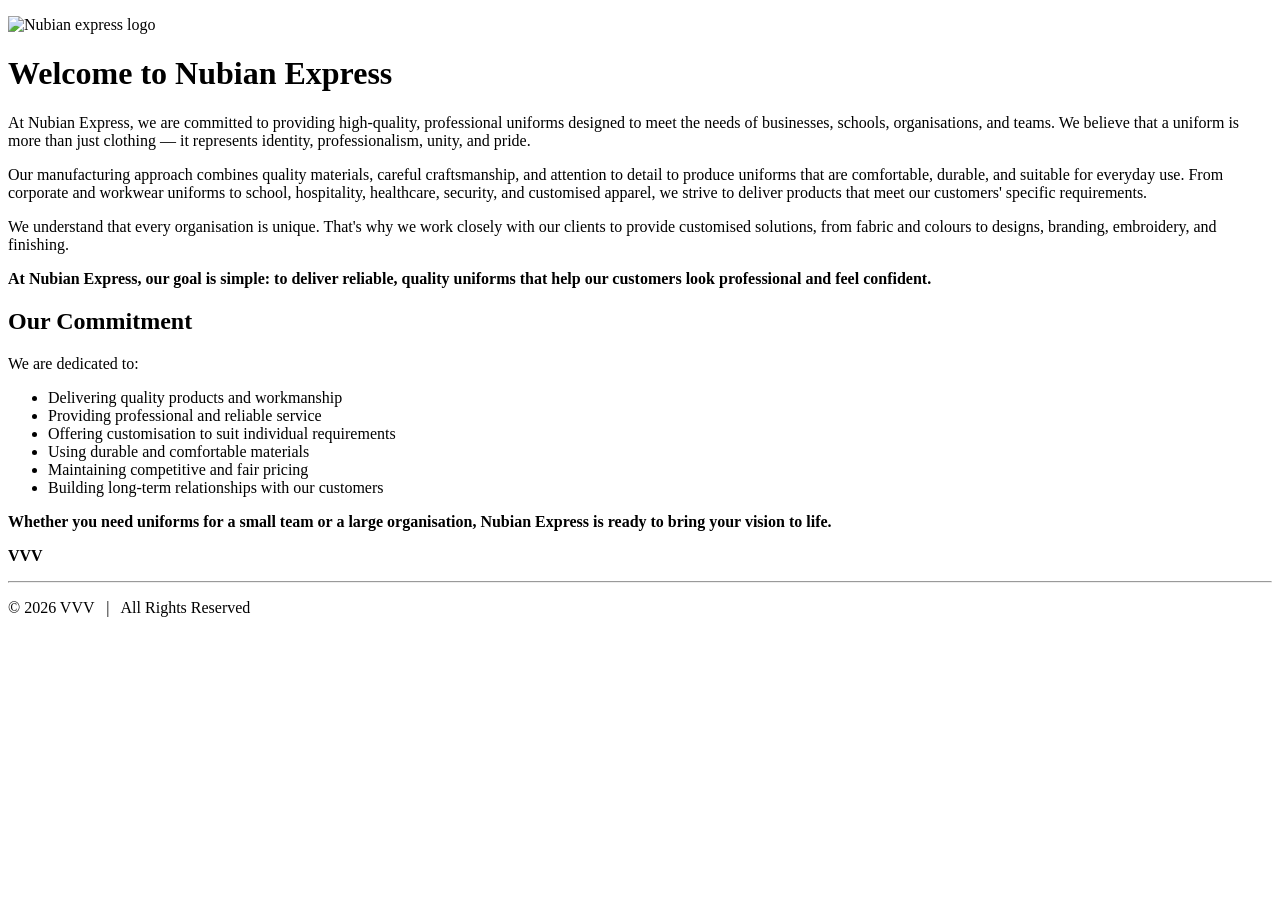
==== index.html @ 1614565c "Updates on the files, containing code." ====
<!DOCTYPE html>
<html lang="en">
<head>
    <meta charset="UTF-8">
    <meta name="viewport" content="width=device-width, initial-scale=1.0">
  <p>
             <img src="images/Logo colour.jpeg"  
                 alt="Nubian express logo"
                 width="120">
        </p>

    <title>About Us - Nubian Express</title>
</head>
<body>

    <h1>Welcome to Nubian Express</h1>

    <p>At Nubian Express, we are committed to providing high-quality, professional uniforms designed to meet the needs of businesses, schools, organisations, and teams. We believe that a uniform is more than just clothing — it represents identity, professionalism, unity, and pride.</p>

    <p>Our manufacturing approach combines quality materials, careful craftsmanship, and attention to detail to produce uniforms that are comfortable, durable, and suitable for everyday use. From corporate and workwear uniforms to school, hospitality, healthcare, security, and customised apparel, we strive to deliver products that meet our customers' specific requirements.</p>

    <p>We understand that every organisation is unique. That's why we work closely with our clients to provide customised solutions, from fabric and colours to designs, branding, embroidery, and finishing.</p>

    <p><strong>At Nubian Express, our goal is simple: to deliver reliable, quality uniforms that help our customers look professional and feel confident.</strong></p>

    <h2>Our Commitment</h2>

    <p>We are dedicated to:</p>

    
    <ul>
        <li>Delivering quality products and workmanship</li>
        <li>Providing professional and reliable service</li>
        <li>Offering customisation to suit individual requirements</li>
        <li>Using durable and comfortable materials</li>
        <li>Maintaining competitive and fair pricing</li>
        <li>Building long-term relationships with our customers</li>
    </ul>

    <p><strong>Whether you need uniforms for a small team or a large organisation, Nubian Express is ready to bring your vision to life.</strong></p>

</body>

   <footer>

        <p>
            <strong>VVV</strong>
        </p>



<hr>
        <p>
            &copy; 2026 VVV
            &nbsp; | &nbsp;
            All Rights Reserved
        </p>

    </footer>
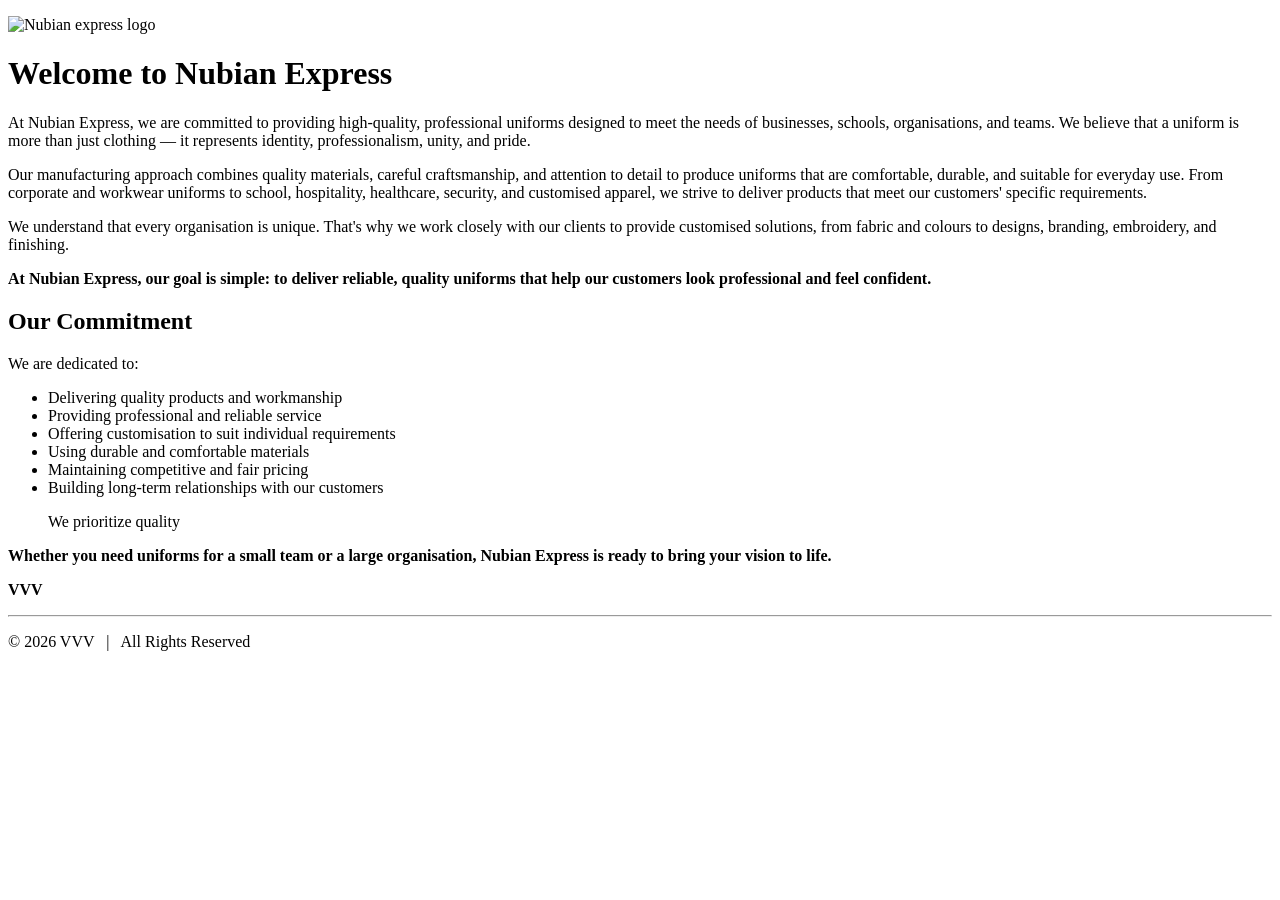
==== commit a81853f9: "Update index.html I added a a line describing what we prioritise, which is quality" ====
--- a/index.html
+++ b/index.html
@@ -27,6 +27,7 @@
 
     <p>We are dedicated to:</p>
 
+
     
     <ul>
         <li>Delivering quality products and workmanship</li>
@@ -35,6 +36,7 @@
         <li>Using durable and comfortable materials</li>
         <li>Maintaining competitive and fair pricing</li>
         <li>Building long-term relationships with our customers</li>
+        <p> We prioritize quality</p>
     </ul>
 
     <p><strong>Whether you need uniforms for a small team or a large organisation, Nubian Express is ready to bring your vision to life.</strong></p>
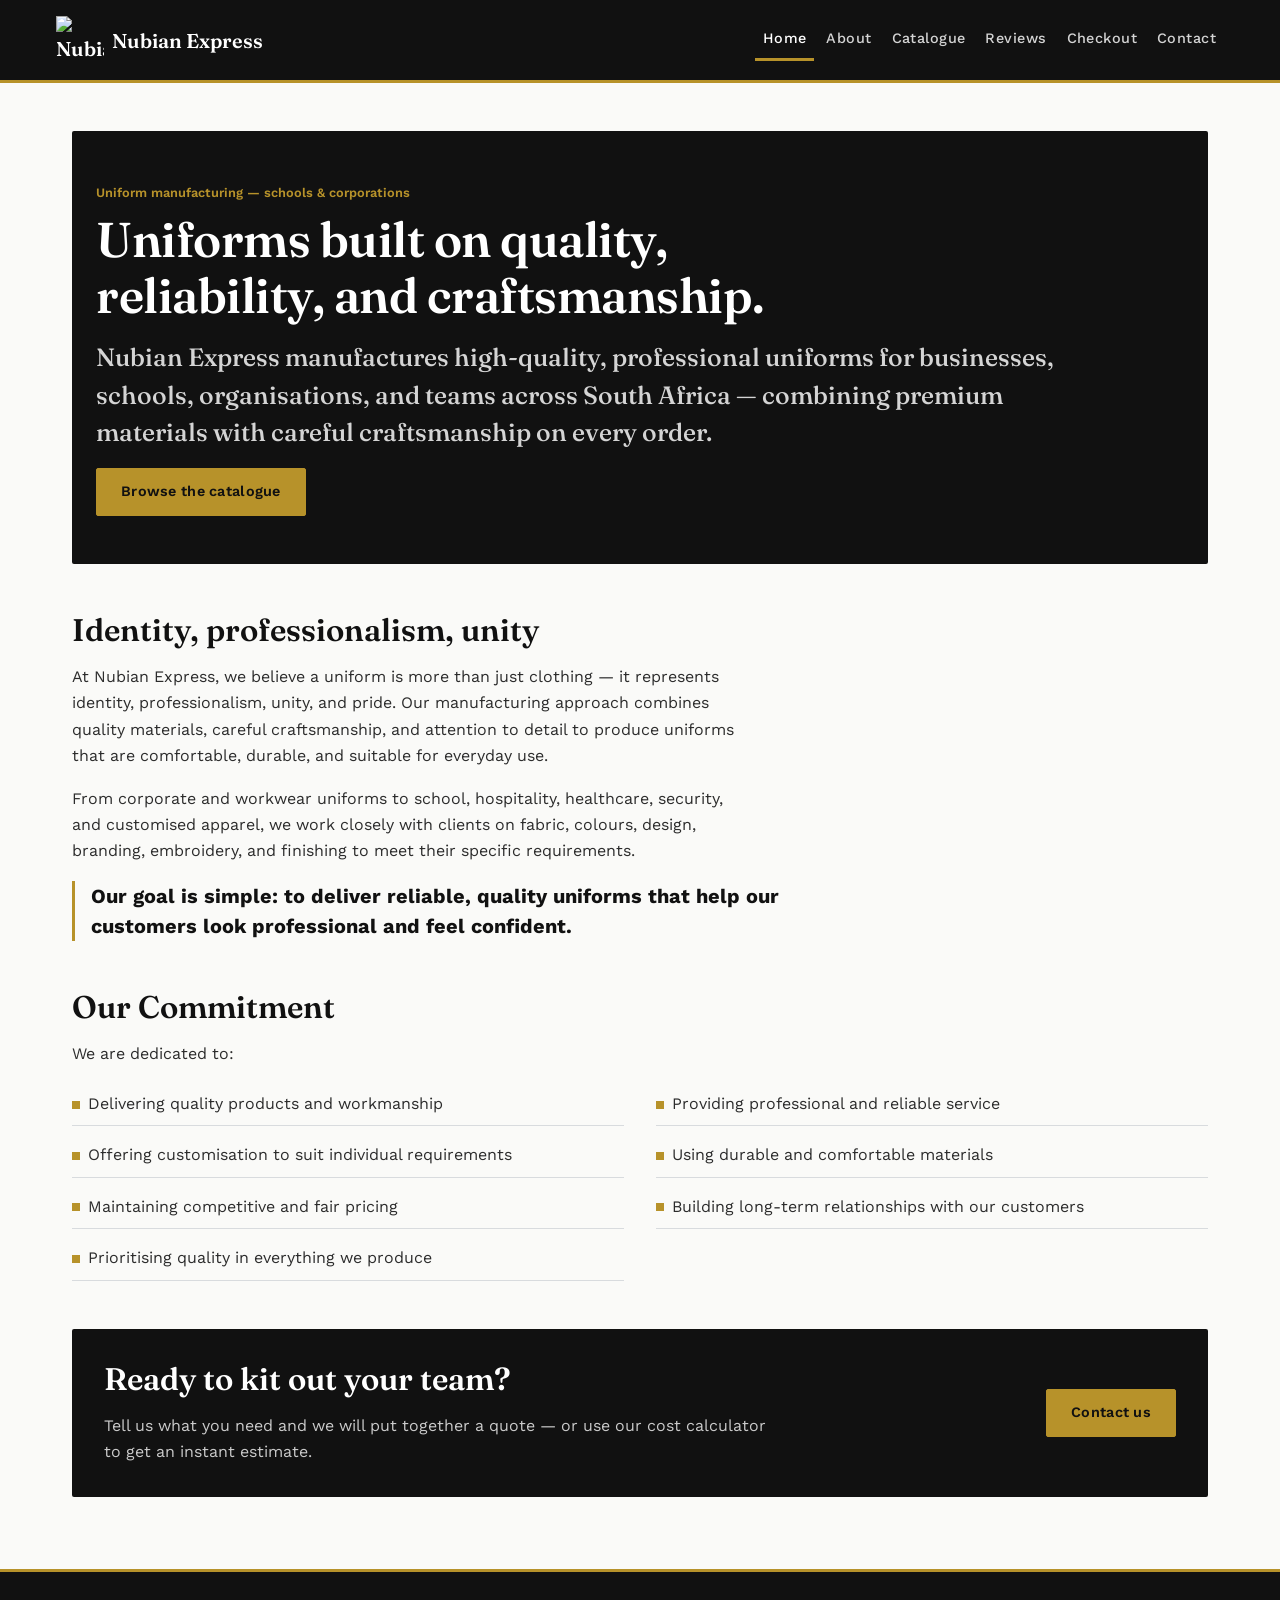
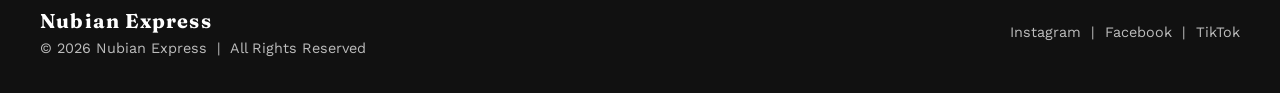
==== commit b428c7c9: "Upate to the Nubian Express website- CSS This is an update to the website. I have added aesthetic fe" ====
--- a/index.html
+++ b/index.html
@@ -1,62 +1,100 @@
 <!DOCTYPE html>
 <html lang="en">
+
 <head>
     <meta charset="UTF-8">
     <meta name="viewport" content="width=device-width, initial-scale=1.0">
-  <p>
-             <img src="images/Logo colour.jpeg"  
-                 alt="Nubian express logo"
-                 width="120">
-        </p>
+    <title>Nubian Express | Quality Uniform Manufacturing</title>
+    <link rel="stylesheet" href="css/style.css">
+</head>
 
-    <title>About Us - Nubian Express</title>
-</head>
 <body>
 
-    <h1>Welcome to Nubian Express</h1>
+    <header class="site-header">
+        <div class="site-header__inner">
 
-    <p>At Nubian Express, we are committed to providing high-quality, professional uniforms designed to meet the needs of businesses, schools, organisations, and teams. We believe that a uniform is more than just clothing — it represents identity, professionalism, unity, and pride.</p>
+            <a href="index.html" class="site-header__logo">
+                <img src="images/Logo colour.jpeg" alt="Nubian Express logo" width="120" height="120">
+                Nubian Express
+            </a>
 
-    <p>Our manufacturing approach combines quality materials, careful craftsmanship, and attention to detail to produce uniforms that are comfortable, durable, and suitable for everyday use. From corporate and workwear uniforms to school, hospitality, healthcare, security, and customised apparel, we strive to deliver products that meet our customers' specific requirements.</p>
+            <button class="nav-toggle" aria-expanded="false" aria-controls="site-nav">
+                <span class="nav-toggle__bar"></span>
+                <span class="nav-toggle__bar"></span>
+                <span class="nav-toggle__bar"></span>
+                <span class="sr-only">Menu</span>
+            </button>
 
-    <p>We understand that every organisation is unique. That's why we work closely with our clients to provide customised solutions, from fabric and colours to designs, branding, embroidery, and finishing.</p>
+            <nav class="site-nav" id="site-nav">
+                <ul>
+                    <li><a href="index.html" aria-current="page">Home</a></li>
+                    <li><a href="about.html">About</a></li>
+                    <li><a href="catalogue.html">Catalogue</a></li>
+                    <li><a href="reviews.html">Reviews</a></li>
+                    <li><a href="checkout.html">Checkout</a></li>
+                    <li><a href="contact.html">Contact</a></li>
+                </ul>
+            </nav>
 
-    <p><strong>At Nubian Express, our goal is simple: to deliver reliable, quality uniforms that help our customers look professional and feel confident.</strong></p>
+        </div>
+    </header>
 
-    <h2>Our Commitment</h2>
+    <main>
 
-    <p>We are dedicated to:</p>
+        <section class="hero">
+            <p class="eyebrow" style="color: var(--gold);">Uniform manufacturing &mdash; schools &amp; corporations</p>
+            <h1>Uniforms built on quality, reliability, and craftsmanship.</h1>
+            <p class="lead">Nubian Express manufactures high-quality, professional uniforms for businesses, schools, organisations, and teams across South Africa &mdash; combining premium materials with careful craftsmanship on every order.</p>
+            <a href="catalogue.html" class="btn btn--accent">Browse the catalogue</a>
+        </section>
 
+        <section class="section">
+            <h2>Identity, professionalism, unity</h2>
+            <p>At Nubian Express, we believe a uniform is more than just clothing &mdash; it represents identity, professionalism, unity, and pride. Our manufacturing approach combines quality materials, careful craftsmanship, and attention to detail to produce uniforms that are comfortable, durable, and suitable for everyday use.</p>
+            <p>From corporate and workwear uniforms to school, hospitality, healthcare, security, and customised apparel, we work closely with clients on fabric, colours, design, branding, embroidery, and finishing to meet their specific requirements.</p>
+            <p class="statement"><strong>Our goal is simple: to deliver reliable, quality uniforms that help our customers look professional and feel confident.</strong></p>
+        </section>
 
-    
-    <ul>
-        <li>Delivering quality products and workmanship</li>
-        <li>Providing professional and reliable service</li>
-        <li>Offering customisation to suit individual requirements</li>
-        <li>Using durable and comfortable materials</li>
-        <li>Maintaining competitive and fair pricing</li>
-        <li>Building long-term relationships with our customers</li>
-        <p> We prioritize quality</p>
-    </ul>
+        <section class="section">
+            <h2>Our Commitment</h2>
+            <p>We are dedicated to:</p>
+            <ul class="list-columns">
+                <li>Delivering quality products and workmanship</li>
+                <li>Providing professional and reliable service</li>
+                <li>Offering customisation to suit individual requirements</li>
+                <li>Using durable and comfortable materials</li>
+                <li>Maintaining competitive and fair pricing</li>
+                <li>Building long-term relationships with our customers</li>
+                <li>Prioritising quality in everything we produce</li>
+            </ul>
+        </section>
 
-    <p><strong>Whether you need uniforms for a small team or a large organisation, Nubian Express is ready to bring your vision to life.</strong></p>
+        <section class="cta">
+            <div>
+                <h2>Ready to kit out your team?</h2>
+                <p>Tell us what you need and we will put together a quote &mdash; or use our cost calculator to get an instant estimate.</p>
+            </div>
+            <a href="contact.html" class="btn btn--accent">Contact us</a>
+        </section>
+
+    </main>
+
+    <footer class="site-footer">
+        <div class="site-footer__inner">
+            <div>
+                <p><strong>Nubian Express</strong></p>
+                <p>&copy; 2026 Nubian Express &nbsp;|&nbsp; All Rights Reserved</p>
+            </div>
+            <p class="site-footer__social">
+                <a href="https://instagram.com/nubianexpress" target="_blank" rel="noopener">Instagram</a> &nbsp;|&nbsp;
+                <a href="https://facebook.com/NubianExpress" target="_blank" rel="noopener">Facebook</a> &nbsp;|&nbsp;
+                <a href="https://tiktok.com/@nubianexpress" target="_blank" rel="noopener">TikTok</a>
+            </p>
+        </div>
+    </footer>
+
+    <script src="js/nav.js"></script>
 
 </body>
 
-   <footer>
-
-        <p>
-            <strong>VVV</strong>
-        </p>
-
-
-
-<hr>
-        <p>
-            &copy; 2026 VVV
-            &nbsp; | &nbsp;
-            All Rights Reserved
-        </p>
-
-    </footer> 
-
+</html>
--- a/css/style.css
+++ b/css/style.css
@@ -0,0 +1,857 @@
+/* ==========================================================================
+   NUBIAN EXPRESS â€” MAIN STYLESHEET
+   WEDE5020 Part 2
+   --------------------------------------------------------------------------
+   Built from the Nubian Express Website Proposal (Aug 2026):
+     - Positioning: upper-class, high-end uniform manufacturer
+     - Palette:  Gold (accent) / Silver (secondary accent) /
+                 Black (primary text & backgrounds) / White (negative space)
+     - Type:     heading font in the role of "Azurite Stockholm" (premium,
+                 distinctive) and body font in the role of "Clear Sans"
+                 (clean, highly legible). Both of those named fonts are paid
+                 commercial fonts with no free web-licence, so Fraunces and
+                 Work Sans stand in for them here â€” same roles, same feel,
+                 free to embed. Swap the two font-family stacks in section 2
+                 if a licence for the originals is purchased later.
+   --------------------------------------------------------------------------
+   Contents
+     1. CSS reset
+     2. Design tokens (custom properties)
+     3. Base styles
+     4. Typography
+     5. Layout (Flexbox + CSS Grid)
+     6. Header and navigation
+     7. Components (cards, forms, buttons, calculator, reviews, checkout)
+     8. Footer
+     9. Media queries / breakpoints
+   ========================================================================== */
+
+/* Web fonts â€” @import must be the first rule in the file. */
+@import url("https://fonts.googleapis.com/css2?family=Fraunces:opsz,wght@9..144,400;9..144,500;9..144,600;9..144,700&family=Work+Sans:wght@400;500;600;700&display=swap");
+
+
+/* ==========================================================================
+   1. CSS RESET
+   ========================================================================== */
+
+*,
+*::before,
+*::after {
+    margin: 0;
+    padding: 0;
+    box-sizing: border-box;
+}
+
+html {
+    -webkit-text-size-adjust: 100%;
+    scroll-behavior: smooth;
+}
+
+img,
+picture,
+iframe {
+    display: block;
+    max-width: 100%;
+}
+
+ul,
+ol {
+    list-style: none;
+}
+
+a {
+    text-decoration: none;
+    color: inherit;
+}
+
+button,
+input,
+select,
+textarea {
+    font: inherit;
+    color: inherit;
+}
+
+table {
+    border-collapse: collapse;
+    width: 100%;
+}
+
+
+/* ==========================================================================
+   2. DESIGN TOKENS
+   ========================================================================== */
+
+:root {
+
+    /* --- Colour scheme: Gold / Silver / Black / White, per the proposal --- */
+    --gold:         #b7922a;   /* accent â€” headings, highlights, CTAs        */
+    --gold-dark:    #8f7120;   /* accent, darkened for hover/active states   */
+    --gold-tint:    #f4ecd8;   /* pale gold wash for subtle surfaces         */
+    --silver:       #9aa1a8;   /* secondary accent â€” supporting text/detail  */
+    --silver-light: #d8dbde;   /* hairlines, borders on dark surfaces        */
+    --ink:          #111111;   /* primary text & backgrounds â€” authority     */
+    --ink-soft:     #1d1d1d;   /* raised panels on a black background        */
+    --white:        #ffffff;
+    --paper:        #fafaf8;   /* page background â€” clean, uncluttered       */
+    --body-text:    #2c2c2c;
+
+    /* --- Typography --- */
+    --font-heading: "Fraunces", Georgia, "Times New Roman", serif;
+    --font-body:    "Work Sans", "Segoe UI", system-ui, sans-serif;
+
+    /* Modular type scale, ratio 1.25, base 1rem = 16px */
+    --size-xs:   0.8rem;
+    --size-sm:   0.9rem;
+    --size-base: 1rem;
+    --size-md:   1.25rem;
+    --size-lg:   1.563rem;
+    --size-xl:   1.953rem;
+    --size-2xl:  2.441rem;
+    --size-3xl:  3.052rem;
+
+    --leading-tight: 1.15;
+    --leading-normal: 1.65;
+
+    /* --- Spacing scale --- */
+    --space-1: 0.25rem;
+    --space-2: 0.5rem;
+    --space-3: 1rem;
+    --space-4: 1.5rem;
+    --space-5: 2rem;
+    --space-6: 3rem;
+    --space-7: 4.5rem;
+
+    /* --- Other --- */
+    --radius: 2px;
+    --shadow-card: 0 1px 2px rgba(17, 17, 17, 0.06),
+                   0 10px 26px rgba(17, 17, 17, 0.08);
+    --shadow-lift: 0 2px 6px rgba(17, 17, 17, 0.10),
+                   0 18px 44px rgba(17, 17, 17, 0.14);
+    --wrapper: 75rem;
+}
+
+
+/* ==========================================================================
+   3. BASE STYLES
+   ========================================================================== */
+
+body {
+    font-family: var(--font-body);
+    font-size: var(--size-base);
+    line-height: var(--leading-normal);
+    color: var(--body-text);
+    background-color: var(--paper);
+    display: flex;
+    flex-direction: column;
+    min-height: 100vh;
+}
+
+main {
+    flex: 1;
+    width: 100%;
+    max-width: var(--wrapper);
+    margin: 0 auto;
+    padding: var(--space-5) var(--space-3) var(--space-7);
+}
+
+hr {
+    border: 0;
+    border-top: 1px solid var(--silver-light);
+    margin: var(--space-5) 0;
+}
+
+.sr-only {
+    position: absolute;
+    width: 1px;
+    height: 1px;
+    overflow: hidden;
+    clip: rect(0 0 0 0);
+    white-space: nowrap;
+}
+
+::selection {
+    background-color: var(--gold);
+    color: var(--ink);
+}
+
+
+/* ==========================================================================
+   4. TYPOGRAPHY
+   ========================================================================== */
+
+h1, h2, h3 {
+    font-family: var(--font-heading);
+    color: var(--ink);
+    line-height: var(--leading-tight);
+    text-wrap: balance;
+}
+
+h1 {
+    font-size: var(--size-2xl);
+    font-weight: 600;
+    letter-spacing: -0.01em;
+    margin-bottom: var(--space-3);
+}
+
+h2 {
+    font-size: var(--size-xl);
+    font-weight: 600;
+    margin-bottom: var(--space-3);
+}
+
+h3 {
+    font-size: var(--size-md);
+    font-weight: 600;
+    margin-bottom: var(--space-2);
+}
+
+p {
+    margin-bottom: var(--space-3);
+    max-width: 68ch;
+}
+
+strong {
+    font-weight: 700;
+    color: var(--ink);
+}
+
+em {
+    color: var(--silver);
+    font-style: italic;
+}
+
+main p a {
+    color: var(--gold-dark);
+    font-weight: 500;
+    border-bottom: 1px solid currentColor;
+    transition: color 0.15s ease;
+}
+
+main p a:hover   { color: var(--ink); }
+main p a:focus-visible { outline: 3px solid var(--gold); outline-offset: 2px; }
+main p a:active  { color: var(--gold-dark); }
+
+.lead {
+    font-family: var(--font-heading);
+    font-size: var(--size-md);
+    font-weight: 500;
+    color: var(--ink);
+    line-height: 1.5;
+    max-width: 62ch;
+}
+
+.statement {
+    border-left: 3px solid var(--gold);
+    padding-left: var(--space-3);
+    font-size: var(--size-md);
+    line-height: 1.5;
+}
+
+.eyebrow {
+    display: inline-block;
+    font-family: var(--font-body);
+    font-size: var(--size-xs);
+    font-weight: 600;
+    color: var(--gold-dark);
+    margin-bottom: var(--space-2);
+}
+
+.price {
+    font-family: var(--font-heading);
+    font-size: var(--size-md);
+    font-weight: 600;
+    color: var(--ink);
+}
+
+
+/* ==========================================================================
+   5. LAYOUT
+   ========================================================================== */
+
+.section {
+    margin-bottom: var(--space-6);
+}
+
+.page-intro {
+    padding-bottom: var(--space-4);
+    border-bottom: 1px solid var(--silver-light);
+    margin-bottom: var(--space-6);
+}
+
+.grid {
+    display: grid;
+    grid-template-columns: 1fr;
+    gap: var(--space-4);
+    align-items: stretch;
+}
+
+.grid--two {
+    grid-template-columns: 1fr;
+}
+
+.list-columns {
+    display: grid;
+    grid-template-columns: 1fr;
+    gap: var(--space-2) var(--space-5);
+    margin-bottom: var(--space-4);
+}
+
+.list-columns li {
+    display: flex;
+    align-items: flex-start;
+    gap: var(--space-2);
+    padding: var(--space-2) 0;
+    border-bottom: 1px solid var(--silver-light);
+}
+
+.list-columns li::before {
+    content: "";
+    flex: 0 0 auto;
+    width: 0.5rem;
+    height: 0.5rem;
+    margin-top: 0.6rem;
+    background-color: var(--gold);
+}
+
+/* Named-area layout used on the contact page */
+.contact-layout {
+    display: grid;
+    grid-template-columns: 1fr;
+    grid-template-areas: "details" "form" "map";
+    gap: var(--space-5);
+}
+
+.contact-layout__details { grid-area: details; }
+.contact-layout__form    { grid-area: form; }
+.contact-layout__map     { grid-area: map; }
+
+/* Named-area layout used on the checkout page */
+.checkout-layout {
+    display: grid;
+    grid-template-columns: 1fr;
+    grid-template-areas: "details" "summary";
+    gap: var(--space-5);
+}
+
+.checkout-layout__details { grid-area: details; }
+.checkout-layout__summary { grid-area: summary; }
+
+
+/* ==========================================================================
+   6. HEADER AND NAVIGATION
+   ========================================================================== */
+
+.site-header {
+    background-color: var(--ink);
+    border-bottom: 3px solid var(--gold);
+}
+
+.site-header__inner {
+    width: 100%;
+    max-width: var(--wrapper);
+    margin: 0 auto;
+    padding: var(--space-3);
+    display: flex;
+    justify-content: space-between;
+    align-items: center;
+    gap: var(--space-3);
+}
+
+.site-header__logo {
+    display: flex;
+    align-items: center;
+    gap: var(--space-2);
+    font-family: var(--font-heading);
+    font-size: var(--size-md);
+    font-weight: 600;
+    color: var(--white);
+}
+
+.site-header__logo img {
+    width: 3rem;
+    height: 3rem;
+    object-fit: contain;
+}
+
+.nav-toggle {
+    display: flex;
+    flex-direction: column;
+    justify-content: center;
+    align-items: center;
+    gap: 5px;
+    width: 2.75rem;
+    height: 2.75rem;
+    background-color: transparent;
+    border: 1px solid rgba(255, 255, 255, 0.3);
+    border-radius: var(--radius);
+    cursor: pointer;
+}
+
+.nav-toggle__bar {
+    display: block;
+    width: 1.25rem;
+    height: 2px;
+    background-color: var(--white);
+}
+
+.nav-toggle:hover        { background-color: var(--ink-soft); border-color: var(--gold); }
+.nav-toggle:focus-visible{ outline: 3px solid var(--gold); outline-offset: 2px; }
+.nav-toggle:active        { background-color: var(--gold-dark); }
+
+.site-nav {
+    display: none;
+    width: 100%;
+}
+
+.site-nav.is-open {
+    display: block;
+}
+
+.site-nav ul {
+    display: flex;
+    flex-direction: column;
+    gap: var(--space-1);
+    padding-bottom: var(--space-3);
+}
+
+.site-nav a {
+    display: block;
+    padding: var(--space-2) var(--space-3);
+    font-size: var(--size-sm);
+    font-weight: 500;
+    letter-spacing: 0.03em;
+    color: rgba(255, 255, 255, 0.82);
+    border-left: 3px solid transparent;
+    transition: color 0.15s ease, background-color 0.15s ease;
+}
+
+.site-nav a:hover  { color: var(--white); background-color: var(--ink-soft); }
+.site-nav a:focus-visible { outline: 3px solid var(--gold); outline-offset: -3px; color: var(--white); }
+.site-nav a:active { background-color: var(--gold-dark); color: var(--white); }
+.site-nav a[aria-current="page"] { color: var(--white); border-left-color: var(--gold); }
+
+
+/* ==========================================================================
+   7. COMPONENTS
+   ========================================================================== */
+
+/* --- Hero (home page) --- */
+
+.hero {
+    background-color: var(--ink);
+    color: var(--white);
+    padding: var(--space-6) var(--space-4);
+    border-radius: var(--radius);
+    margin-bottom: var(--space-6);
+}
+
+.hero h1 { color: var(--white); }
+.hero .lead { color: rgba(255, 255, 255, 0.82); }
+
+/* --- Card: products, services, values --- */
+
+.card {
+    display: flex;
+    flex-direction: column;
+    background-color: var(--white);
+    border: 1px solid var(--silver-light);
+    border-top: 3px solid var(--ink);
+    border-radius: var(--radius);
+    box-shadow: var(--shadow-card);
+    overflow: hidden;
+    transition: box-shadow 0.2s ease, border-top-color 0.2s ease;
+}
+
+.card:hover        { box-shadow: var(--shadow-lift); border-top-color: var(--gold); }
+.card:focus-within { border-top-color: var(--gold); box-shadow: var(--shadow-lift); }
+
+.card__media { background-color: var(--paper); border-bottom: 1px solid var(--silver-light); }
+
+.card__media img {
+    width: 100%;
+    height: 14rem;
+    object-fit: cover;
+}
+
+.card__body {
+    display: flex;
+    flex-direction: column;
+    gap: var(--space-2);
+    padding: var(--space-4);
+    flex: 1;
+}
+
+.card__body p { margin-bottom: 0; max-width: none; }
+
+.card__title {
+    font-family: var(--font-heading);
+    font-size: var(--size-md);
+    font-weight: 600;
+    color: var(--ink);
+}
+
+/* --- Order form inside a product card --- */
+
+.order-form {
+    display: grid;
+    grid-template-columns: 1fr;
+    gap: var(--space-2);
+    margin-top: auto;
+    padding-top: var(--space-3);
+    border-top: 1px dashed var(--silver-light);
+}
+
+.field {
+    display: flex;
+    flex-direction: column;
+    gap: var(--space-1);
+}
+
+label {
+    font-size: var(--size-xs);
+    font-weight: 700;
+    letter-spacing: 0.05em;
+    color: var(--silver);
+}
+
+input, select, textarea {
+    width: 100%;
+    padding: 0.6rem 0.7rem;
+    font-size: var(--size-sm);
+    background-color: var(--white);
+    color: var(--ink);
+    border: 1px solid var(--silver-light);
+    border-radius: var(--radius);
+    transition: border-color 0.15s ease, box-shadow 0.15s ease;
+}
+
+input:hover, select:hover, textarea:hover { border-color: var(--silver); }
+
+input:focus, select:focus, textarea:focus {
+    outline: none;
+    border-color: var(--gold);
+    box-shadow: 0 0 0 3px rgba(183, 146, 42, 0.25);
+}
+
+textarea { resize: vertical; min-height: 9rem; }
+
+/* --- Buttons --- */
+
+button, .btn {
+    display: inline-block;
+    padding: 0.7rem var(--space-4);
+    font-family: var(--font-body);
+    font-size: var(--size-sm);
+    font-weight: 600;
+    letter-spacing: 0.02em;
+    text-align: center;
+    color: var(--white);
+    background-color: var(--ink);
+    border: 1px solid var(--ink);
+    border-radius: var(--radius);
+    cursor: pointer;
+    transition: background-color 0.15s ease, transform 0.08s ease;
+}
+
+button:hover, .btn:hover { background-color: var(--gold-dark); border-color: var(--gold-dark); }
+button:focus-visible, .btn:focus-visible { outline: 3px solid var(--gold); outline-offset: 2px; }
+button:active, .btn:active { transform: translateY(1px); }
+
+.btn--accent { background-color: var(--gold); border-color: var(--gold); color: var(--ink); }
+.btn--accent:hover { background-color: var(--gold-dark); border-color: var(--gold-dark); color: var(--white); }
+
+.btn--outline {
+    background-color: transparent;
+    color: var(--ink);
+    border-color: var(--ink);
+}
+
+.btn--outline:hover { background-color: var(--ink); color: var(--white); }
+
+/* --- Call to action panel --- */
+
+.cta {
+    background-color: var(--ink);
+    border-radius: var(--radius);
+    padding: var(--space-5);
+    margin-top: var(--space-6);
+    display: flex;
+    flex-direction: column;
+    align-items: flex-start;
+    gap: var(--space-4);
+}
+
+.cta h2, .cta p { color: var(--white); }
+.cta p { margin-bottom: 0; color: rgba(255, 255, 255, 0.78); }
+
+/* --- Contact details --- */
+
+.contact-details p {
+    padding-bottom: var(--space-3);
+    border-bottom: 1px solid var(--silver-light);
+}
+
+.contact-details p:last-child { border-bottom: 0; }
+
+/* --- Responsive map --- */
+
+.map-frame {
+    position: relative;
+    width: 100%;
+    aspect-ratio: 4 / 3;
+    border: 1px solid var(--silver-light);
+    border-radius: var(--radius);
+    overflow: hidden;
+    box-shadow: var(--shadow-card);
+}
+
+.map-frame iframe { position: absolute; inset: 0; width: 100%; height: 100%; border: 0; }
+
+/* --- Cost calculator --- */
+
+.calculator {
+    background-color: var(--white);
+    border: 1px solid var(--silver-light);
+    border-top: 3px solid var(--gold);
+    border-radius: var(--radius);
+    box-shadow: var(--shadow-card);
+    padding: var(--space-5);
+    margin-bottom: var(--space-6);
+}
+
+.calculator__grid {
+    display: grid;
+    grid-template-columns: 1fr;
+    gap: var(--space-4);
+    margin-top: var(--space-4);
+}
+
+.calculator__result {
+    background-color: var(--gold-tint);
+    border: 1px solid var(--gold);
+    border-radius: var(--radius);
+    padding: var(--space-4);
+    display: flex;
+    flex-direction: column;
+    justify-content: center;
+    gap: var(--space-1);
+}
+
+.calculator__result .price {
+    font-size: var(--size-2xl);
+}
+
+.calculator__note {
+    font-size: var(--size-xs);
+    color: var(--silver);
+    margin-bottom: 0;
+}
+
+/* --- Reviews --- */
+
+.review-card {
+    background-color: var(--white);
+    border: 1px solid var(--silver-light);
+    border-radius: var(--radius);
+    box-shadow: var(--shadow-card);
+    padding: var(--space-4);
+    display: flex;
+    flex-direction: column;
+    gap: var(--space-2);
+}
+
+.review-card__stars {
+    color: var(--gold);
+    font-size: var(--size-md);
+    letter-spacing: 0.1em;
+}
+
+.review-card__quote {
+    color: var(--ink);
+    font-style: italic;
+    margin-bottom: 0;
+    flex: 1;
+}
+
+.review-card__author {
+    font-size: var(--size-sm);
+    font-weight: 600;
+    color: var(--ink);
+    margin-bottom: 0;
+}
+
+.review-card__role {
+    font-size: var(--size-xs);
+    color: var(--silver);
+}
+
+/* --- Checkout summary table --- */
+
+.summary-table th,
+.summary-table td {
+    text-align: left;
+    padding: var(--space-2) var(--space-2);
+    border-bottom: 1px solid var(--silver-light);
+    font-size: var(--size-sm);
+}
+
+.summary-table th {
+    font-family: var(--font-heading);
+    font-weight: 600;
+    color: var(--ink);
+}
+
+.summary-table tfoot td {
+    font-weight: 700;
+    color: var(--ink);
+    border-bottom: 0;
+    border-top: 2px solid var(--ink);
+}
+
+.summary-panel {
+    background-color: var(--white);
+    border: 1px solid var(--silver-light);
+    border-top: 3px solid var(--ink);
+    border-radius: var(--radius);
+    box-shadow: var(--shadow-card);
+    padding: var(--space-4);
+}
+
+.confirmation {
+    display: none;
+    background-color: var(--gold-tint);
+    border: 1px solid var(--gold);
+    border-radius: var(--radius);
+    padding: var(--space-4);
+    margin-top: var(--space-4);
+}
+
+.confirmation.is-visible { display: block; }
+
+
+/* ==========================================================================
+   8. FOOTER
+   ========================================================================== */
+
+.site-footer {
+    background-color: var(--ink);
+    color: rgba(255, 255, 255, 0.72);
+    border-top: 3px solid var(--gold);
+    padding: var(--space-5) var(--space-3);
+}
+
+.site-footer__inner {
+    width: 100%;
+    max-width: var(--wrapper);
+    margin: 0 auto;
+    display: flex;
+    flex-direction: column;
+    align-items: flex-start;
+    gap: var(--space-3);
+}
+
+.site-footer p { margin-bottom: 0; font-size: var(--size-sm); }
+
+.site-footer strong {
+    font-family: var(--font-heading);
+    font-size: var(--size-md);
+    letter-spacing: 0.06em;
+    color: var(--white);
+}
+
+.site-footer hr { border-top-color: rgba(255, 255, 255, 0.2); margin: 0; width: 100%; }
+
+.site-footer__social a {
+    color: rgba(255, 255, 255, 0.72);
+    border-bottom: 1px solid transparent;
+}
+
+.site-footer__social a:hover { color: var(--gold); border-bottom-color: var(--gold); }
+
+
+/* ==========================================================================
+   9. MEDIA QUERIES / BREAKPOINTS
+   --------------------------------------------------------------------------
+     Mobile   up to 47.99em (~767px)  â€” single column, menu collapsed
+     Tablet   from 48em     (~768px)  â€” two columns, menu visible
+     Desktop  from 64em     (~1024px) â€” three columns, wider type
+   ========================================================================== */
+
+@media screen and (min-width: 48em) {
+
+    :root { --size-2xl: 2.8rem; }
+
+    main { padding: var(--space-6) var(--space-5) var(--space-7); }
+
+    .nav-toggle { display: none; }
+
+    .site-nav, .site-nav.is-open { display: block; width: auto; }
+
+    .site-nav ul {
+        flex-direction: row;
+        align-items: center;
+        gap: var(--space-1);
+        padding-bottom: 0;
+    }
+
+    .site-nav a {
+        border-left: 0;
+        border-bottom: 3px solid transparent;
+        padding: var(--space-2);
+    }
+
+    .site-nav a[aria-current="page"] { border-left-color: transparent; border-bottom-color: var(--gold); }
+
+    .grid { grid-template-columns: repeat(2, 1fr); }
+    .grid--two { grid-template-columns: repeat(2, 1fr); }
+    .list-columns { grid-template-columns: repeat(2, 1fr); }
+
+    .calculator__grid { grid-template-columns: 1.2fr 1fr; align-items: start; }
+
+    .cta { flex-direction: row; align-items: center; justify-content: space-between; }
+
+    .site-footer__inner { flex-direction: row; align-items: center; justify-content: space-between; }
+    .site-footer hr { display: none; }
+
+    .contact-layout {
+        grid-template-columns: 1fr 1fr;
+        grid-template-areas: "details form" "map map";
+    }
+
+    .checkout-layout {
+        grid-template-columns: 1.1fr 1fr;
+        grid-template-areas: "details summary";
+        align-items: start;
+    }
+}
+
+@media screen and (min-width: 64em) {
+
+    :root { --size-2xl: 3.052rem; }
+
+    .grid { grid-template-columns: repeat(3, 1fr); gap: var(--space-5); }
+
+    .lead { font-size: var(--size-lg); }
+
+    .contact-layout {
+        grid-template-columns: 1fr 1.1fr 1fr;
+        grid-template-areas: "details form map";
+        align-items: start;
+    }
+
+    .map-frame { aspect-ratio: 3 / 4; }
+}
+
+@media (prefers-reduced-motion: reduce) {
+    *, *::before, *::after {
+        transition-duration: 0.01ms !important;
+        animation-duration: 0.01ms !important;
+        scroll-behavior: auto !important;
+    }
+}
+
+@media print {
+    .site-header, .site-nav, .cta, .order-form, .nav-toggle { display: none; }
+    body { background-color: #fff; color: #000; }
+}
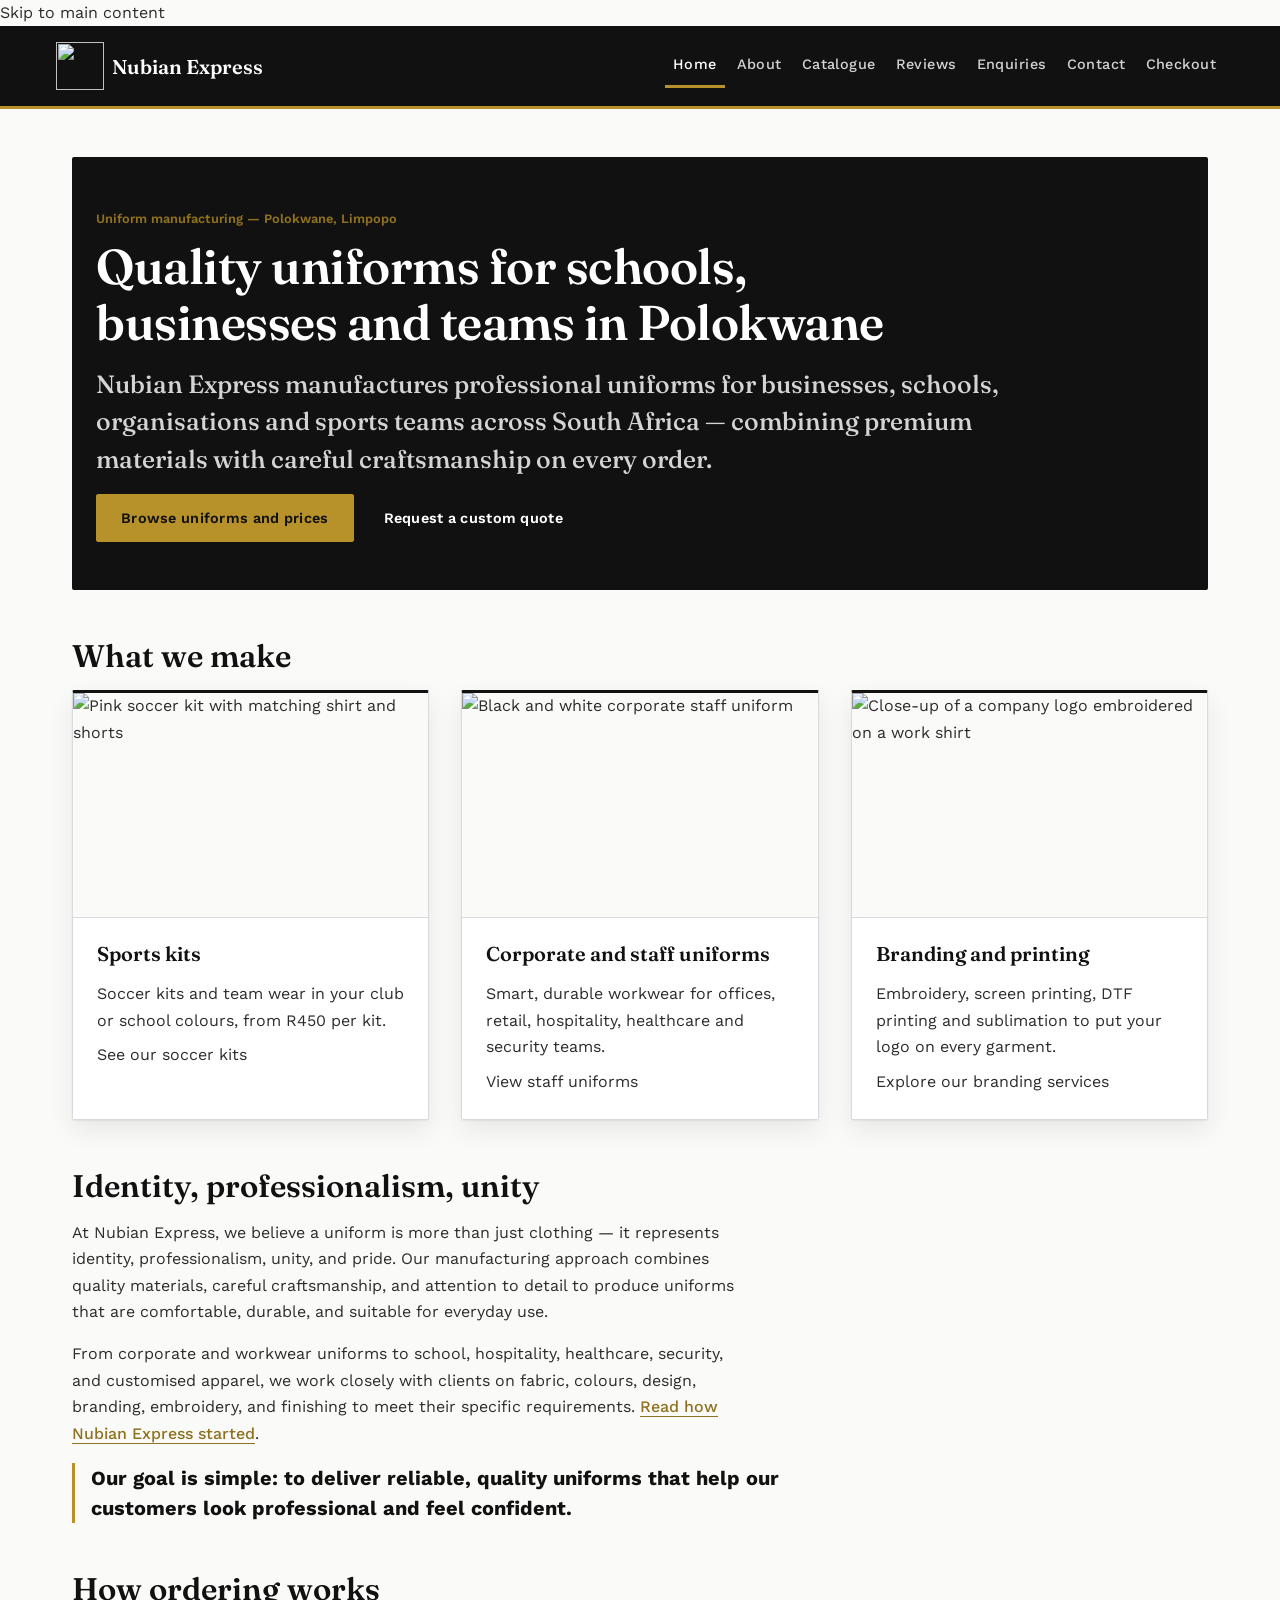
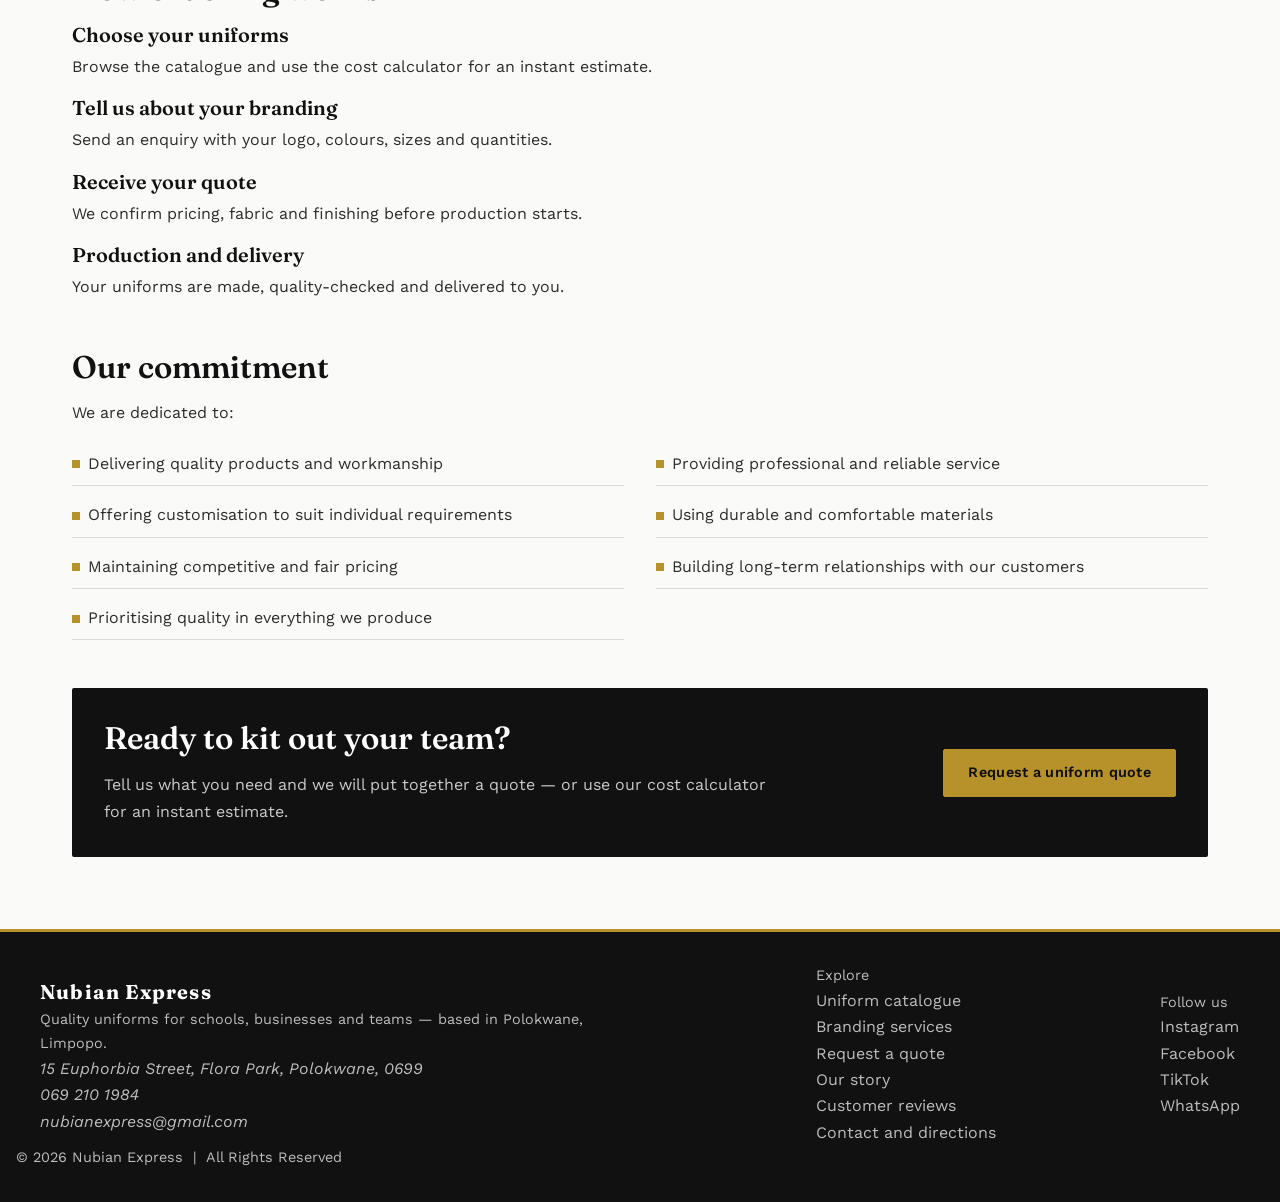
==== commit b906257b: "Add files via upload These updates include the full website for Nubian Express. This is a fully func" ====
--- a/index.html
+++ b/index.html
@@ -1,62 +1,203 @@
 <!DOCTYPE html>
-<html lang="en">
+<html lang="en-ZA">
 
 <head>
     <meta charset="UTF-8">
     <meta name="viewport" content="width=device-width, initial-scale=1.0">
-    <title>Nubian Express | Quality Uniform Manufacturing</title>
+
+    <!-- SEO: unique title and description for this page -->
+    <title>Uniform Manufacturer in Polokwane | Nubian Express</title>
+    <meta name="description" content="Nubian Express makes quality school, corporate and sports uniforms in Polokwane, Limpopo, with embroidery, printing and custom branding for orders of any size.">
+    <link rel="canonical" href="https://sivakele.github.io/Nubian-Express-website-Xane-/">
+
+    <!-- Social sharing previews (Facebook, WhatsApp, LinkedIn, X) -->
+    <meta property="og:type" content="website">
+    <meta property="og:site_name" content="Nubian Express">
+    <meta property="og:locale" content="en_ZA">
+    <meta property="og:title" content="Uniform Manufacturer in Polokwane | Nubian Express">
+    <meta property="og:description" content="Nubian Express makes quality school, corporate and sports uniforms in Polokwane, Limpopo, with embroidery, printing and custom branding for orders of any size.">
+    <meta property="og:url" content="https://sivakele.github.io/Nubian-Express-website-Xane-/">
+    <meta property="og:image" content="https://sivakele.github.io/Nubian-Express-website-Xane-/images/nubian-express-share.jpg">
+    <meta name="twitter:card" content="summary_large_image">
+
+    <meta name="theme-color" content="#111111">
+    <link rel="icon" type="image/png" href="images/favicon.png">
+
+    <!-- Fonts: preconnect first so the font files start downloading sooner -->
+    <link rel="preconnect" href="https://fonts.googleapis.com">
+    <link rel="preconnect" href="https://fonts.gstatic.com" crossorigin>
+    <link rel="stylesheet" href="https://fonts.googleapis.com/css2?family=Fraunces:opsz,wght@9..144,400;9..144,500;9..144,600;9..144,700&amp;family=Work+Sans:wght@400;500;600;700&amp;display=swap">
     <link rel="stylesheet" href="css/style.css">
+
+    <script src="js/script.js" defer></script>
+
+    <!-- Structured data: gives search engines the business name, address, phone
+         and social profiles in a machine-readable format (local SEO). -->
+    <script type="application/ld+json">
+    {
+        "@context": "https://schema.org",
+        "@type": "LocalBusiness",
+        "@id": "https://sivakele.github.io/Nubian-Express-website-Xane-/#business",
+        "name": "Nubian Express",
+        "description": "Uniform manufacturer for schools, businesses, organisations and sports teams, offering embroidery, screen printing, DTF printing, sublimation and uniform design.",
+        "url": "https://sivakele.github.io/Nubian-Express-website-Xane-/",
+        "logo": "https://sivakele.github.io/Nubian-Express-website-Xane-/images/nubian-express-logo.jpg",
+        "image": "https://sivakele.github.io/Nubian-Express-website-Xane-/images/nubian-express-share.jpg",
+        "telephone": "+27692101984",
+        "email": "nubianexpress@gmail.com",
+        "priceRange": "R450 - R850 per item",
+        "address": {
+            "@type": "PostalAddress",
+            "streetAddress": "15 Euphorbia Street, Flora Park",
+            "addressLocality": "Polokwane",
+            "addressRegion": "Limpopo",
+            "postalCode": "0699",
+            "addressCountry": "ZA"
+        },
+        "geo": {
+            "@type": "GeoCoordinates",
+            "latitude": -23.909288,
+            "longitude": 29.490519
+        },
+        "areaServed": "South Africa",
+        "sameAs": [
+            "https://instagram.com/nubianexpress",
+            "https://facebook.com/NubianExpress",
+            "https://tiktok.com/@nubianexpress"
+        ]
+    }
+    </script>
 </head>
 
 <body>
+
+    <a class="skip-link" href="#main">Skip to main content</a>
 
     <header class="site-header">
         <div class="site-header__inner">
 
             <a href="index.html" class="site-header__logo">
-                <img src="images/Logo colour.jpeg" alt="Nubian Express logo" width="120" height="120">
+                <picture>
+                    <source srcset="images/nubian-express-logo.webp" type="image/webp">
+                    <img src="images/nubian-express-logo.jpg" alt="" width="48" height="48">
+                </picture>
                 Nubian Express
             </a>
 
-            <button class="nav-toggle" aria-expanded="false" aria-controls="site-nav">
+            <button class="nav-toggle" type="button" aria-expanded="false" aria-controls="site-nav">
                 <span class="nav-toggle__bar"></span>
                 <span class="nav-toggle__bar"></span>
                 <span class="nav-toggle__bar"></span>
                 <span class="sr-only">Menu</span>
             </button>
 
-            <nav class="site-nav" id="site-nav">
+            <nav class="site-nav" id="site-nav" aria-label="Main">
                 <ul>
                     <li><a href="index.html" aria-current="page">Home</a></li>
                     <li><a href="about.html">About</a></li>
                     <li><a href="catalogue.html">Catalogue</a></li>
                     <li><a href="reviews.html">Reviews</a></li>
-                    <li><a href="checkout.html">Checkout</a></li>
+                    <li><a href="enquiries.html">Enquiries</a></li>
                     <li><a href="contact.html">Contact</a></li>
+                    <li><a href="checkout.html">Checkout <span class="cart-count" data-cart-count hidden>0</span><span class="sr-only"> (items in your order)</span></a></li>
                 </ul>
             </nav>
 
         </div>
     </header>
 
-    <main>
+    <main id="main">
 
         <section class="hero">
-            <p class="eyebrow" style="color: var(--gold);">Uniform manufacturing &mdash; schools &amp; corporations</p>
-            <h1>Uniforms built on quality, reliability, and craftsmanship.</h1>
-            <p class="lead">Nubian Express manufactures high-quality, professional uniforms for businesses, schools, organisations, and teams across South Africa &mdash; combining premium materials with careful craftsmanship on every order.</p>
-            <a href="catalogue.html" class="btn btn--accent">Browse the catalogue</a>
+            <p class="eyebrow">Uniform manufacturing &mdash; Polokwane, Limpopo</p>
+            <h1>Quality uniforms for schools, businesses and teams in Polokwane</h1>
+            <p class="lead">Nubian Express manufactures professional uniforms for businesses, schools, organisations and sports teams across South Africa &mdash; combining premium materials with careful craftsmanship on every order.</p>
+            <div class="hero__actions">
+                <a href="catalogue.html" class="btn btn--accent">Browse uniforms and prices</a>
+                <a href="enquiries.html" class="btn btn--light">Request a custom quote</a>
+            </div>
+        </section>
+
+        <section class="section" aria-labelledby="what-we-make">
+            <h2 id="what-we-make">What we make</h2>
+            <div class="grid">
+
+                <article class="card">
+                    <div class="card__media">
+                        <picture>
+                            <source srcset="images/pink-soccer-kit.webp" type="image/webp">
+                            <img src="images/pink-soccer-kit.jpg" alt="Pink soccer kit with matching shirt and shorts" width="600" height="800">
+                        </picture>
+                    </div>
+                    <div class="card__body">
+                        <h3 class="card__title">Sports kits</h3>
+                        <p>Soccer kits and team wear in your club or school colours, from R450 per kit.</p>
+                        <a class="card__link" href="catalogue.html">See our soccer kits</a>
+                    </div>
+                </article>
+
+                <article class="card">
+                    <div class="card__media">
+                        <picture>
+                            <source srcset="images/black-and-white-staff-uniform.webp" type="image/webp">
+                            <img src="images/black-and-white-staff-uniform.jpg" alt="Black and white corporate staff uniform" width="600" height="800" loading="lazy" decoding="async">
+                        </picture>
+                    </div>
+                    <div class="card__body">
+                        <h3 class="card__title">Corporate and staff uniforms</h3>
+                        <p>Smart, durable workwear for offices, retail, hospitality, healthcare and security teams.</p>
+                        <a class="card__link" href="catalogue.html">View staff uniforms</a>
+                    </div>
+                </article>
+
+                <article class="card">
+                    <div class="card__media">
+                        <picture>
+                            <source srcset="images/embroidered-logo-work-shirt.webp" type="image/webp">
+                            <img src="images/embroidered-logo-work-shirt.jpg" alt="Close-up of a company logo embroidered on a work shirt" width="554" height="554" loading="lazy" decoding="async">
+                        </picture>
+                    </div>
+                    <div class="card__body">
+                        <h3 class="card__title">Branding and printing</h3>
+                        <p>Embroidery, screen printing, DTF printing and sublimation to put your logo on every garment.</p>
+                        <a class="card__link" href="catalogue.html#services">Explore our branding services</a>
+                    </div>
+                </article>
+
+            </div>
         </section>
 
         <section class="section">
             <h2>Identity, professionalism, unity</h2>
             <p>At Nubian Express, we believe a uniform is more than just clothing &mdash; it represents identity, professionalism, unity, and pride. Our manufacturing approach combines quality materials, careful craftsmanship, and attention to detail to produce uniforms that are comfortable, durable, and suitable for everyday use.</p>
-            <p>From corporate and workwear uniforms to school, hospitality, healthcare, security, and customised apparel, we work closely with clients on fabric, colours, design, branding, embroidery, and finishing to meet their specific requirements.</p>
+            <p>From corporate and workwear uniforms to school, hospitality, healthcare, security, and customised apparel, we work closely with clients on fabric, colours, design, branding, embroidery, and finishing to meet their specific requirements. <a href="about.html">Read how Nubian Express started</a>.</p>
             <p class="statement"><strong>Our goal is simple: to deliver reliable, quality uniforms that help our customers look professional and feel confident.</strong></p>
         </section>
 
         <section class="section">
-            <h2>Our Commitment</h2>
+            <h2>How ordering works</h2>
+            <ol class="feature-steps">
+                <li>
+                    <h3>Choose your uniforms</h3>
+                    <p>Browse the catalogue and use the cost calculator for an instant estimate.</p>
+                </li>
+                <li>
+                    <h3>Tell us about your branding</h3>
+                    <p>Send an enquiry with your logo, colours, sizes and quantities.</p>
+                </li>
+                <li>
+                    <h3>Receive your quote</h3>
+                    <p>We confirm pricing, fabric and finishing before production starts.</p>
+                </li>
+                <li>
+                    <h3>Production and delivery</h3>
+                    <p>Your uniforms are made, quality-checked and delivered to you.</p>
+                </li>
+            </ol>
+        </section>
+
+        <section class="section">
+            <h2>Our commitment</h2>
             <p>We are dedicated to:</p>
             <ul class="list-columns">
                 <li>Delivering quality products and workmanship</li>
@@ -72,29 +213,53 @@
         <section class="cta">
             <div>
                 <h2>Ready to kit out your team?</h2>
-                <p>Tell us what you need and we will put together a quote &mdash; or use our cost calculator to get an instant estimate.</p>
-            </div>
-            <a href="contact.html" class="btn btn--accent">Contact us</a>
+                <p>Tell us what you need and we will put together a quote &mdash; or use our cost calculator for an instant estimate.</p>
+            </div>
+            <a href="enquiries.html" class="btn btn--accent">Request a uniform quote</a>
         </section>
 
     </main>
 
     <footer class="site-footer">
         <div class="site-footer__inner">
+
             <div>
                 <p><strong>Nubian Express</strong></p>
-                <p>&copy; 2026 Nubian Express &nbsp;|&nbsp; All Rights Reserved</p>
-            </div>
-            <p class="site-footer__social">
-                <a href="https://instagram.com/nubianexpress" target="_blank" rel="noopener">Instagram</a> &nbsp;|&nbsp;
-                <a href="https://facebook.com/NubianExpress" target="_blank" rel="noopener">Facebook</a> &nbsp;|&nbsp;
-                <a href="https://tiktok.com/@nubianexpress" target="_blank" rel="noopener">TikTok</a>
-            </p>
+                <p>Quality uniforms for schools, businesses and teams &mdash; based in Polokwane, Limpopo.</p>
+                <address>
+                    15 Euphorbia Street, Flora Park, Polokwane, 0699<br>
+                    <a href="tel:+27692101984">069 210 1984</a><br>
+                    <a href="mailto:nubianexpress@gmail.com">nubianexpress@gmail.com</a>
+                </address>
+            </div>
+
+            <nav aria-label="Footer">
+                <p class="site-footer__heading">Explore</p>
+                <ul>
+                    <li><a href="catalogue.html">Uniform catalogue</a></li>
+                    <li><a href="catalogue.html#services">Branding services</a></li>
+                    <li><a href="enquiries.html">Request a quote</a></li>
+                    <li><a href="about.html">Our story</a></li>
+                    <li><a href="reviews.html">Customer reviews</a></li>
+                    <li><a href="contact.html">Contact and directions</a></li>
+                </ul>
+            </nav>
+
+            <div>
+                <p class="site-footer__heading">Follow us</p>
+                <ul>
+                    <li><a href="https://instagram.com/nubianexpress" target="_blank" rel="noopener noreferrer">Instagram</a></li>
+                    <li><a href="https://facebook.com/NubianExpress" target="_blank" rel="noopener noreferrer">Facebook</a></li>
+                    <li><a href="https://tiktok.com/@nubianexpress" target="_blank" rel="noopener noreferrer">TikTok</a></li>
+                    <li><a href="https://wa.me/27692101984" target="_blank" rel="noopener noreferrer">WhatsApp</a></li>
+                </ul>
+            </div>
+
         </div>
+
+        <p class="site-footer__legal">&copy; <span data-year>2026</span> Nubian Express &nbsp;|&nbsp; All Rights Reserved</p>
     </footer>
 
-    <script src="js/nav.js"></script>
-
 </body>
 
 </html>
